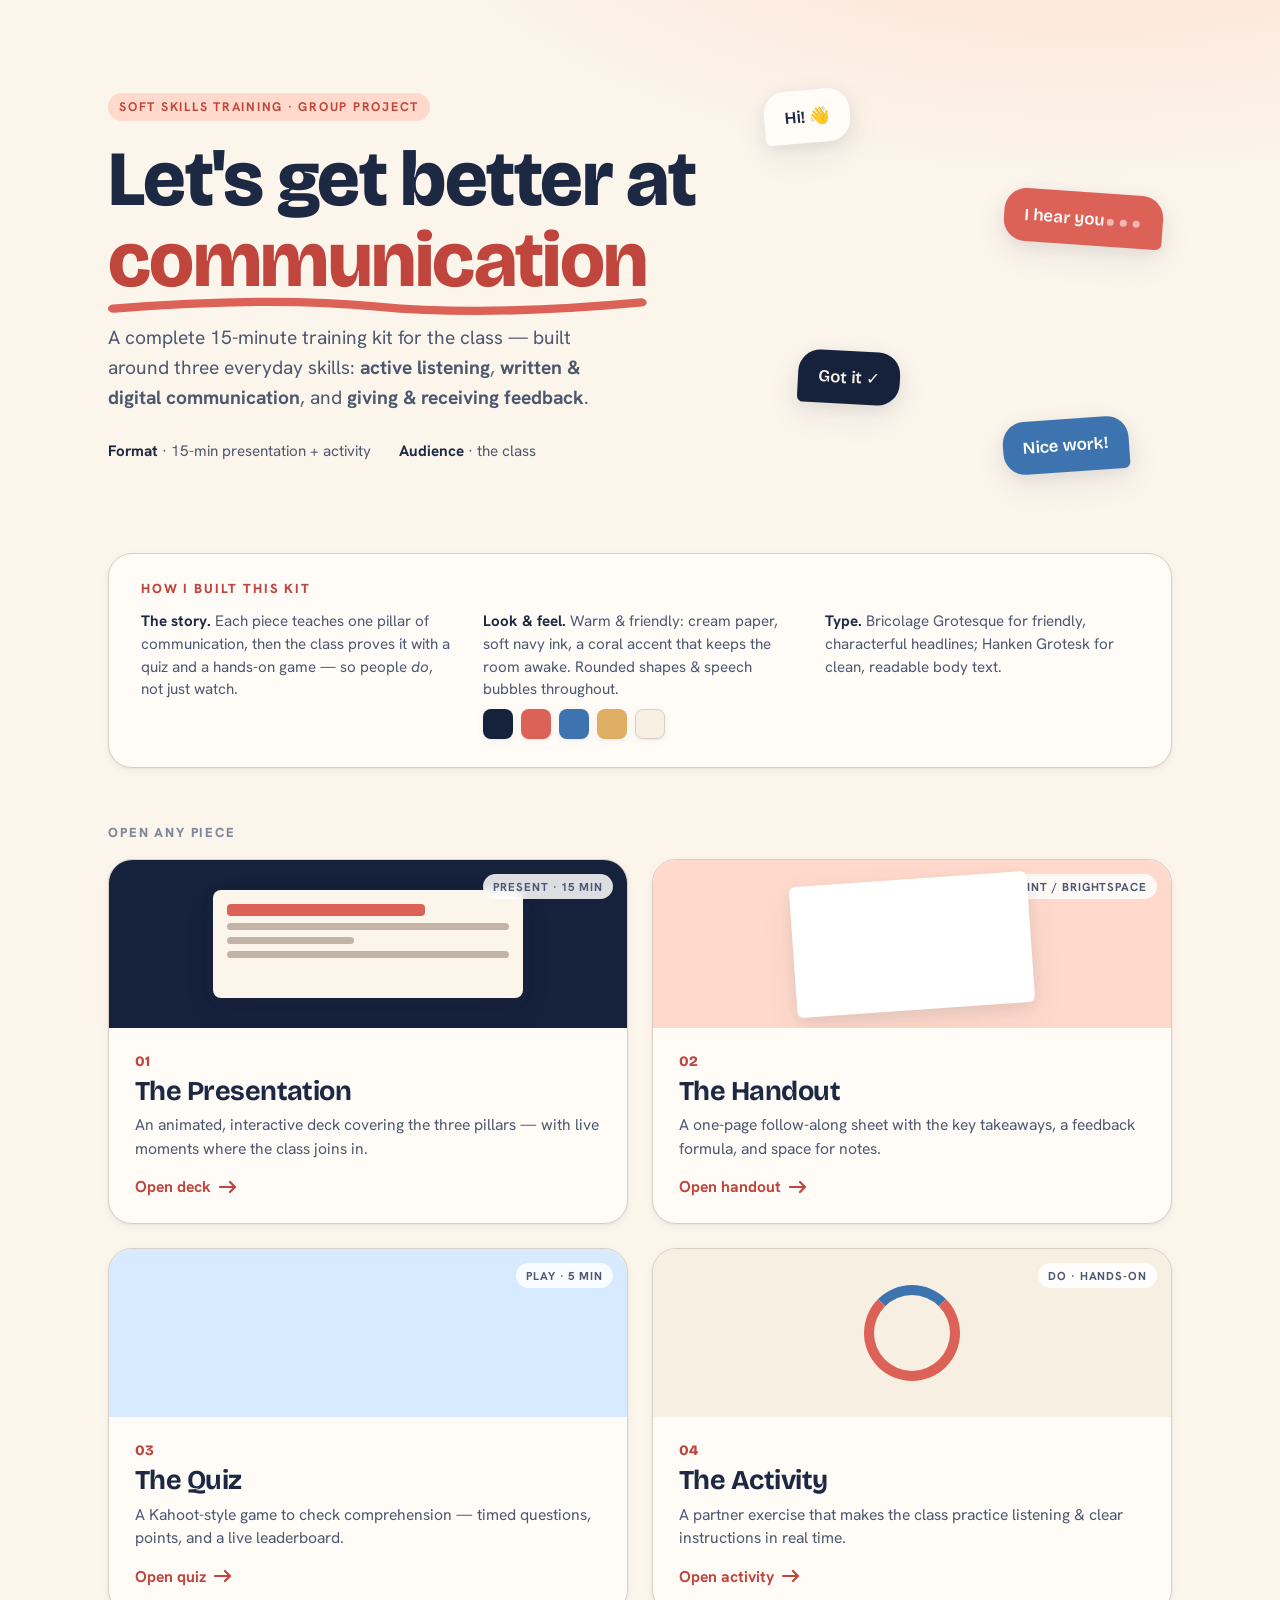
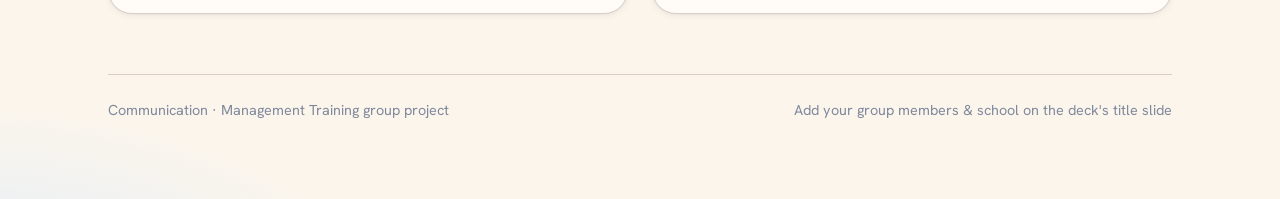
==== index.html @ d7f5f7d5 "feat: communication training kit (hub + deck + handout + quiz + activity)" ====
<!DOCTYPE html>
<html lang="en">
<head>
<meta charset="UTF-8" />
<meta name="viewport" content="width=device-width, initial-scale=1.0" />
<title>Communication Training Kit</title>
<link rel="stylesheet" href="kit.css" />
<style>
  body { background:
      radial-gradient(1200px 600px at 85% -10%, var(--coral-soft), transparent 60%),
      radial-gradient(900px 500px at -5% 110%, var(--blue-soft), transparent 55%),
      var(--paper);
    min-height: 100vh;
  }
  .wrap { max-width: 1160px; margin: 0 auto; padding: clamp(28px, 5vw, 72px) clamp(20px, 4vw, 48px) 80px; }

  /* hero */
  .hero { display: grid; grid-template-columns: 1.25fr 0.9fr; gap: 48px; align-items: center; margin-bottom: 64px; }
  .hero h1 { font-size: clamp(40px, 6.2vw, 78px); font-weight: 800; color: var(--ink); margin: 18px 0 22px; }
  .hero h1 .u { position: relative; color: var(--coral-deep); white-space: nowrap; }
  .hero h1 .u svg { position: absolute; left: 0; bottom: -0.12em; width: 100%; height: 0.32em; overflow: visible; }
  .hero p { font-size: clamp(17px, 1.5vw, 20px); line-height: 1.55; color: var(--ink-soft); max-width: 46ch; margin: 0; }
  .hero .meta { margin-top: 28px; display: flex; flex-wrap: wrap; gap: 10px 28px; font-size: 0.95rem; color: var(--ink-soft); }
  .hero .meta b { color: var(--ink); font-weight: 700; }

  /* hero panel — speech bubble cluster */
  .bubbles { position: relative; aspect-ratio: 1 / 1; }
  .bubble { position: absolute; border-radius: 22px 22px 22px 6px; padding: 16px 20px; font-family: var(--font-display);
    font-weight: 600; box-shadow: var(--shadow-md); font-size: 1.05rem; }
  .bubble.b1 { top: 6%; left: 4%; background: var(--surface); color: var(--ink); transform: rotate(-5deg); }
  .bubble.b2 { top: 30%; right: 2%; background: var(--coral); color: #fff; border-radius: 22px 22px 6px 22px; transform: rotate(4deg); }
  .bubble.b3 { bottom: 20%; left: 12%; background: var(--navy); color: var(--on-navy); transform: rotate(3deg); }
  .bubble.b4 { bottom: 4%; right: 10%; background: var(--blue); color: #fff; border-radius: 22px 22px 6px 22px; transform: rotate(-4deg); }
  .bubble .dot { display:inline-block; width:7px;height:7px;border-radius:50%;background:currentColor;margin:0 3px;opacity:.55;animation: blink 1.4s infinite; }
  .bubble .dot:nth-child(2){animation-delay:.2s} .bubble .dot:nth-child(3){animation-delay:.4s}
  @keyframes blink { 0%,60%,100%{opacity:.3} 30%{opacity:1} }

  /* design note */
  .note { background: var(--surface); border: 1px solid var(--line); border-radius: var(--r-lg); padding: 28px 32px; margin-bottom: 56px; box-shadow: var(--shadow-sm); }
  .note h3 { font-size: 0.82rem; letter-spacing: 0.14em; text-transform: uppercase; color: var(--coral-deep); font-family: var(--font-text); font-weight: 800; margin-bottom: 14px; }
  .note-grid { display: grid; grid-template-columns: repeat(3, 1fr); gap: 28px; }
  .note-grid .col p { margin: 0 0 6px; font-size: 0.95rem; line-height: 1.5; color: var(--ink-soft); }
  .note-grid .col b { color: var(--ink); }
  .swatches { display: flex; gap: 8px; margin-top: 8px; }
  .sw { width: 30px; height: 30px; border-radius: 8px; box-shadow: var(--shadow-sm); }

  /* deliverable cards */
  .sec-label { font-family: var(--font-text); font-weight: 800; font-size: 0.82rem; letter-spacing: 0.14em; text-transform: uppercase; color: var(--ink-faint); margin: 0 0 18px; }
  .cards { display: grid; grid-template-columns: repeat(2, 1fr); gap: 24px; }
  .card { position: relative; display: flex; flex-direction: column; background: var(--surface); border: 1px solid var(--line); border-radius: var(--r-lg); overflow: hidden; text-decoration: none; color: inherit; box-shadow: var(--shadow-sm); transition: transform .2s ease, box-shadow .25s ease; }
  .card:hover { transform: translateY(-4px); box-shadow: var(--shadow-md); }
  .card .thumb { height: 168px; display: flex; align-items: center; justify-content: center; position: relative; overflow: hidden; }
  .card .body { padding: 22px 26px 26px; }
  .card .num { font-family: var(--font-display); font-weight: 800; font-size: 0.9rem; color: var(--coral-deep); }
  .card h2 { font-size: 1.7rem; margin: 6px 0 8px; color: var(--ink); }
  .card p { margin: 0 0 16px; color: var(--ink-soft); font-size: 0.98rem; line-height: 1.5; }
  .card .open { display: inline-flex; align-items: center; gap: 8px; font-weight: 700; color: var(--coral-deep); font-size: 0.98rem; }
  .card .open svg { transition: transform .2s ease; }
  .card:hover .open svg { transform: translateX(4px); }
  .tag { position: absolute; top: 14px; right: 14px; font-size: 0.72rem; font-weight: 700; letter-spacing: 0.08em; text-transform: uppercase; background: rgba(255,255,255,.85); color: var(--ink-soft); padding: 5px 10px; border-radius: 999px; backdrop-filter: blur(4px); }

  /* mini illustrative thumbs */
  .t-deck { background: var(--navy); }
  .t-deck .slide { width: 60%; height: 64%; background: var(--paper); border-radius: 8px; box-shadow: var(--shadow-md); padding: 14px; display:flex; flex-direction:column; gap:7px; }
  .t-deck .bar { height: 7px; border-radius: 4px; background: var(--line-strong); }
  .t-deck .bar.lg { width: 70%; height: 12px; background: var(--coral); }
  .t-deck .bar.sm { width: 45%; }
  .t-hand { background: var(--coral-soft); }
  .t-hand .pg { width: 46%; height: 78%; background: #fff; border-radius: 6px; box-shadow: var(--shadow-md); transform: rotate(-4deg); }
  .t-quiz { background: var(--blue-soft); display:grid; grid-template-columns: 1fr 1fr; gap:10px; padding: 26px; }
  .t-quiz .q { border-radius: 10px; height: 46px; box-shadow: var(--shadow-sm); }
  .t-quiz .q:nth-child(1){background:var(--coral)} .t-quiz .q:nth-child(2){background:var(--blue)}
  .t-quiz .q:nth-child(3){background:var(--gold)} .t-quiz .q:nth-child(4){background:var(--navy)}
  .t-act { background: var(--paper-2); }
  .t-act .ring { width: 96px; height: 96px; border-radius: 50%; border: 10px solid var(--coral); border-top-color: var(--blue); }

  .foot { margin-top: 60px; padding-top: 26px; border-top: 1px solid var(--line); display:flex; flex-wrap:wrap; justify-content:space-between; gap:14px; color: var(--ink-faint); font-size: 0.9rem; }

  @media (max-width: 880px) {
    .hero { grid-template-columns: 1fr; }
    .bubbles { max-width: 380px; }
    .note-grid { grid-template-columns: 1fr; gap: 18px; }
    .cards { grid-template-columns: 1fr; }
  }
</style>
</head>
<body>
  <div class="wrap">

    <!-- HERO -->
    <header class="hero">
      <div>
        <span class="kit-chip">Soft Skills Training · Group Project</span>
        <h1>Let's get better at <span class="u">communication<svg viewBox="0 0 200 12" preserveAspectRatio="none"><path d="M2 8 Q 60 2 100 7 T 198 5" fill="none" stroke="var(--coral)" stroke-width="4" stroke-linecap="round"/></svg></span></h1>
        <p>A complete 15-minute training kit for the class — built around three everyday skills: <b>active listening</b>, <b>written &amp; digital communication</b>, and <b>giving &amp; receiving feedback</b>.</p>
        <div class="meta">
          <span><b>Format</b> · 15-min presentation + activity</span>
          <span><b>Audience</b> · the class</span>
        </div>
      </div>
      <div class="bubbles" aria-hidden="true">
        <div class="bubble b1">Hi! 👋</div>
        <div class="bubble b2">I hear you<span class="dot"></span><span class="dot"></span><span class="dot"></span></div>
        <div class="bubble b3">Got it ✓</div>
        <div class="bubble b4">Nice work!</div>
      </div>
    </header>

    <!-- DESIGN NOTE -->
    <section class="note">
      <h3>How I built this kit</h3>
      <div class="note-grid">
        <div class="col">
          <p><b>The story.</b> Each piece teaches one pillar of communication, then the class proves it with a quiz and a hands-on game — so people <i>do</i>, not just watch.</p>
        </div>
        <div class="col">
          <p><b>Look &amp; feel.</b> Warm &amp; friendly: cream paper, soft navy ink, a coral accent that keeps the room awake. Rounded shapes &amp; speech bubbles throughout.</p>
          <div class="swatches">
            <span class="sw" style="background:var(--navy)"></span>
            <span class="sw" style="background:var(--coral)"></span>
            <span class="sw" style="background:var(--blue)"></span>
            <span class="sw" style="background:var(--gold)"></span>
            <span class="sw" style="background:var(--paper-2);border:1px solid var(--line)"></span>
          </div>
        </div>
        <div class="col">
          <p><b>Type.</b> Bricolage Grotesque for friendly, characterful headlines; Hanken Grotesk for clean, readable body text.</p>
        </div>
      </div>
    </section>

    <!-- DELIVERABLES -->
    <p class="sec-label">Open any piece</p>
    <div class="cards">

      <a class="card" href="presentation/Communication Deck.html">
        <div class="thumb t-deck">
          <span class="tag">Present · 15 min</span>
          <div class="slide"><div class="bar lg"></div><div class="bar"></div><div class="bar sm"></div><div class="bar"></div></div>
        </div>
        <div class="body">
          <span class="num">01</span>
          <h2>The Presentation</h2>
          <p>An animated, interactive deck covering the three pillars — with live moments where the class joins in.</p>
          <span class="open">Open deck <svg width="18" height="14" viewBox="0 0 18 14" fill="none"><path d="M1 7h15M11 2l5 5-5 5" stroke="currentColor" stroke-width="2.2" stroke-linecap="round" stroke-linejoin="round"/></svg></span>
        </div>
      </a>

      <a class="card" href="handout/Student Handout.html">
        <div class="thumb t-hand">
          <span class="tag">Print / Brightspace</span>
          <div class="pg"></div>
        </div>
        <div class="body">
          <span class="num">02</span>
          <h2>The Handout</h2>
          <p>A one-page follow-along sheet with the key takeaways, a feedback formula, and space for notes.</p>
          <span class="open">Open handout <svg width="18" height="14" viewBox="0 0 18 14" fill="none"><path d="M1 7h15M11 2l5 5-5 5" stroke="currentColor" stroke-width="2.2" stroke-linecap="round" stroke-linejoin="round"/></svg></span>
        </div>
      </a>

      <a class="card" href="quiz/Quiz.html">
        <div class="thumb t-quiz">
          <span class="tag">Play · 5 min</span>
          <div class="q"></div><div class="q"></div><div class="q"></div><div class="q"></div>
        </div>
        <div class="body">
          <span class="num">03</span>
          <h2>The Quiz</h2>
          <p>A Kahoot-style game to check comprehension — timed questions, points, and a live leaderboard.</p>
          <span class="open">Open quiz <svg width="18" height="14" viewBox="0 0 18 14" fill="none"><path d="M1 7h15M11 2l5 5-5 5" stroke="currentColor" stroke-width="2.2" stroke-linecap="round" stroke-linejoin="round"/></svg></span>
        </div>
      </a>

      <a class="card" href="activity/Activity.html">
        <div class="thumb t-act">
          <span class="tag">Do · hands-on</span>
          <div class="ring"></div>
        </div>
        <div class="body">
          <span class="num">04</span>
          <h2>The Activity</h2>
          <p>A partner exercise that makes the class practice listening &amp; clear instructions in real time.</p>
          <span class="open">Open activity <svg width="18" height="14" viewBox="0 0 18 14" fill="none"><path d="M1 7h15M11 2l5 5-5 5" stroke="currentColor" stroke-width="2.2" stroke-linecap="round" stroke-linejoin="round"/></svg></span>
        </div>
      </a>

    </div>

    <footer class="foot">
      <span>Communication · Management Training group project</span>
      <span>Add your group members &amp; school on the deck's title slide</span>
    </footer>
  </div>
</body>
</html>
---- kit.css ----
/* ============================================================
   COMMUNICATION TRAINING KIT — shared design system
   Vibe: warm & friendly, soft, approachable
   Palette: deep navy ink · warm coral accent · cream paper
   Type:  Bricolage Grotesque (display) · Hanken Grotesk (text)
   ============================================================ */

@import url('https://fonts.googleapis.com/css2?family=Bricolage+Grotesque:opsz,wght@12..96,400;12..96,500;12..96,600;12..96,700;12..96,800&family=Hanken+Grotesk:ital,wght@0,400;0,500;0,600;0,700;0,800;1,400;1,500&display=swap');

:root {
  /* surfaces */
  --paper:      oklch(0.972 0.013 74);   /* warm cream page */
  --paper-2:    oklch(0.955 0.018 72);   /* deeper cream */
  --surface:    oklch(0.993 0.006 80);   /* warm near-white card */
  --navy:       oklch(0.255 0.052 264);  /* deep navy section bg */
  --navy-2:     oklch(0.205 0.05 264);   /* darker navy */

  /* ink */
  --ink:        oklch(0.285 0.05 264);   /* primary text — soft navy */
  --ink-soft:   oklch(0.46 0.04 264);    /* secondary text */
  --ink-faint:  oklch(0.63 0.03 264);    /* tertiary / captions */
  --on-navy:    oklch(0.96 0.013 74);    /* text on navy */
  --on-navy-soft: oklch(0.78 0.02 264);

  /* accents — shared chroma/lightness, varied hue */
  --coral:      oklch(0.645 0.155 27);   /* primary warm coral */
  --coral-deep: oklch(0.56 0.16 27);
  --coral-soft: oklch(0.92 0.05 40);     /* coral tint wash */
  --blue:       oklch(0.55 0.11 252);    /* secondary cool accent */
  --blue-soft:  oklch(0.93 0.035 250);
  --gold:       oklch(0.78 0.11 78);     /* highlight */

  /* lines & shadows */
  --line:       oklch(0.86 0.018 70);
  --line-strong:oklch(0.78 0.025 70);
  --shadow-sm:  0 1px 2px oklch(0.3 0.04 264 / 0.06), 0 2px 8px oklch(0.3 0.04 264 / 0.05);
  --shadow-md:  0 4px 14px oklch(0.3 0.04 264 / 0.08), 0 12px 34px oklch(0.3 0.04 264 / 0.07);
  --shadow-lg:  0 10px 40px oklch(0.3 0.04 264 / 0.14);

  /* type */
  --font-display: 'Bricolage Grotesque', system-ui, sans-serif;
  --font-text: 'Hanken Grotesk', system-ui, sans-serif;

  --r-sm: 10px;
  --r-md: 16px;
  --r-lg: 24px;
  --r-xl: 34px;
}

* { box-sizing: border-box; }

body {
  margin: 0;
  font-family: var(--font-text);
  color: var(--ink);
  background: var(--paper);
  -webkit-font-smoothing: antialiased;
  text-rendering: optimizeLegibility;
}

h1, h2, h3, h4 {
  font-family: var(--font-display);
  font-weight: 700;
  line-height: 1.04;
  letter-spacing: -0.02em;
  margin: 0;
  text-wrap: balance;
}

/* ---- shared atoms ---- */
.kit-chip {
  display: inline-flex;
  align-items: center;
  gap: 0.5em;
  font-family: var(--font-text);
  font-weight: 700;
  font-size: 0.78rem;
  letter-spacing: 0.14em;
  text-transform: uppercase;
  color: var(--coral-deep);
  background: var(--coral-soft);
  padding: 0.5em 0.9em;
  border-radius: 999px;
}

.kit-btn {
  display: inline-flex;
  align-items: center;
  gap: 0.55em;
  font-family: var(--font-text);
  font-weight: 700;
  font-size: 1rem;
  border: none;
  border-radius: 999px;
  padding: 0.85em 1.5em;
  cursor: pointer;
  text-decoration: none;
  transition: transform 0.15s ease, box-shadow 0.2s ease, background 0.2s ease;
}
.kit-btn--primary { background: var(--coral); color: white; box-shadow: var(--shadow-sm); }
.kit-btn--primary:hover { transform: translateY(-2px); box-shadow: var(--shadow-md); }
.kit-btn--ghost { background: transparent; color: var(--ink); box-shadow: inset 0 0 0 1.5px var(--line-strong); }
.kit-btn--ghost:hover { background: var(--surface); transform: translateY(-2px); }

/* image / media placeholder */
.kit-ph {
  display: flex;
  align-items: center;
  justify-content: center;
  background-color: var(--paper-2);
  background-image: repeating-linear-gradient(
    -45deg,
    transparent, transparent 9px,
    oklch(0.86 0.02 70 / 0.55) 9px, oklch(0.86 0.02 70 / 0.55) 10px
  );
  border-radius: var(--r-md);
  color: var(--ink-faint);
  font-family: ui-monospace, 'SF Mono', Menlo, monospace;
  font-size: 0.8rem;
  letter-spacing: 0.02em;
  text-align: center;
  padding: 1rem;
}
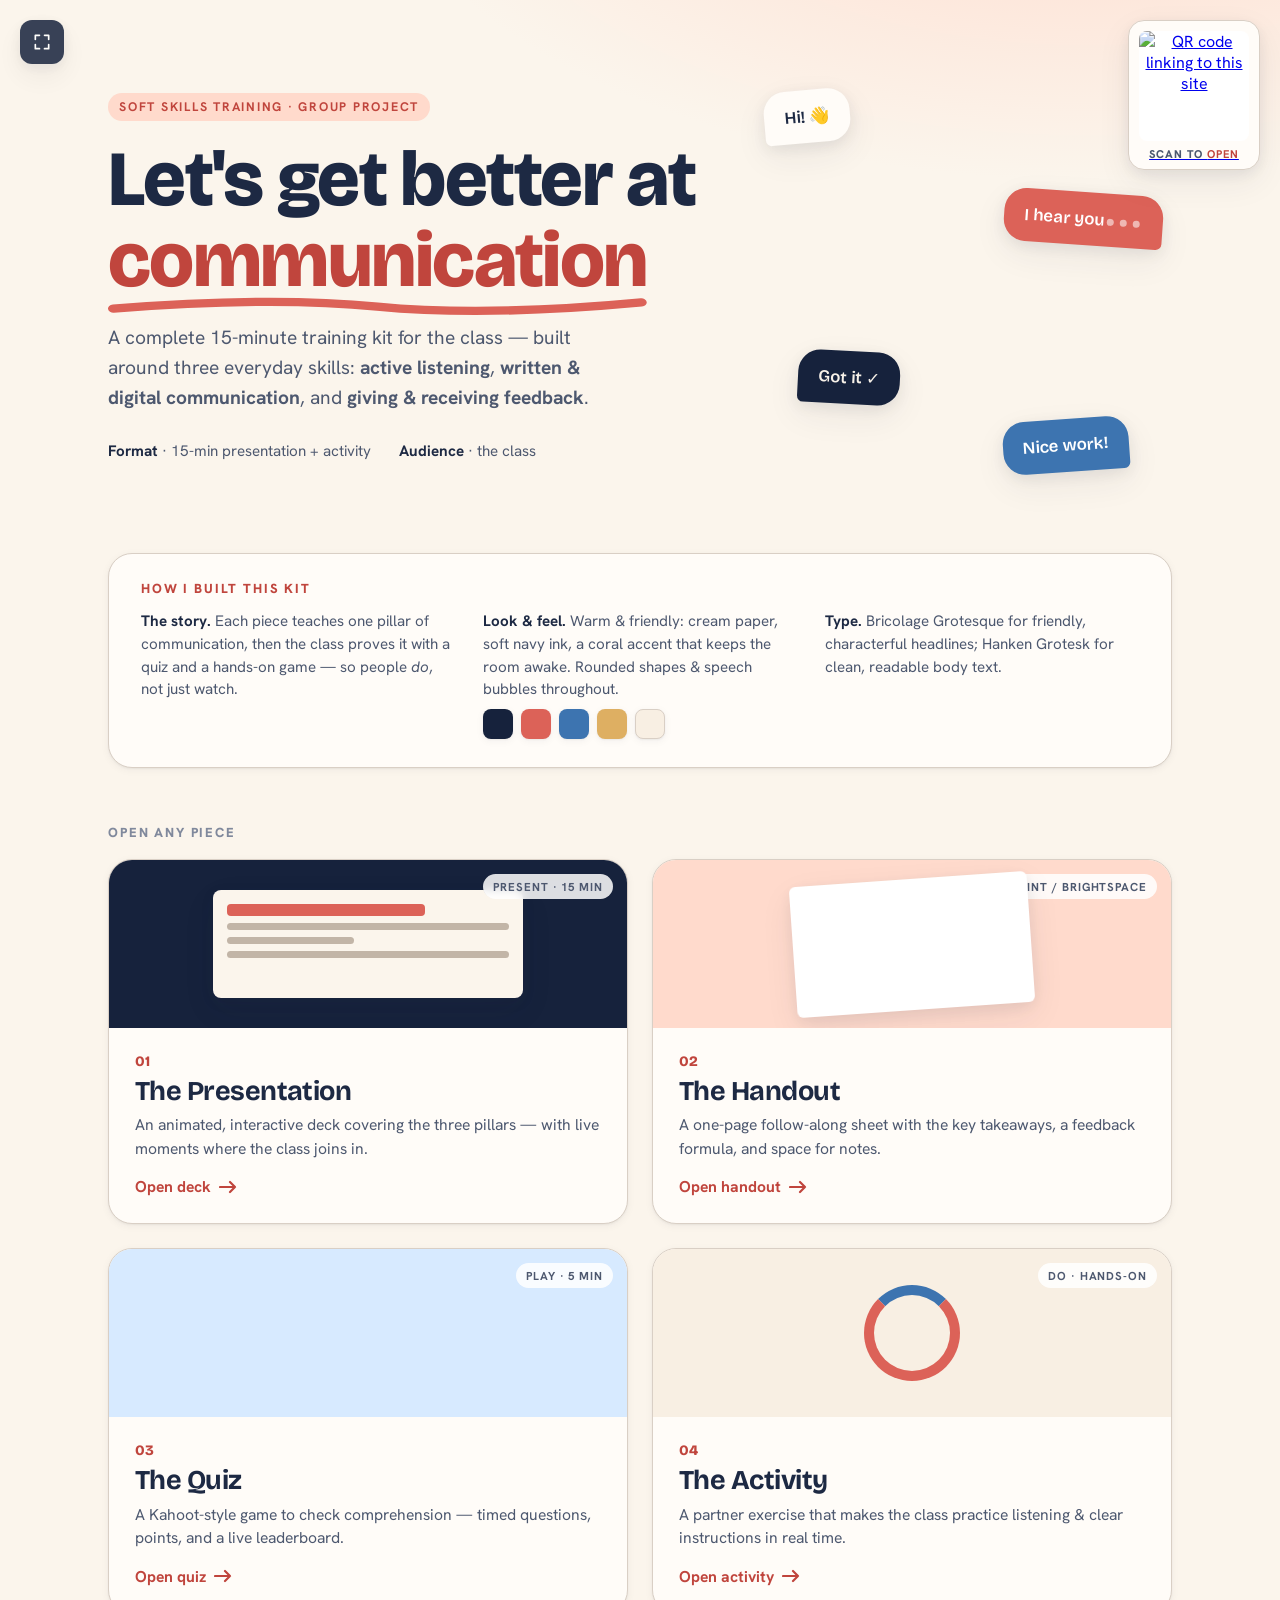
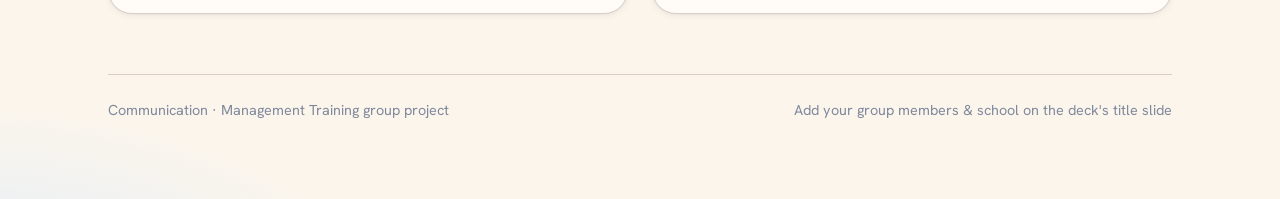
==== commit dca5a55d: "feat: QR codes, slide transitions, and fullscreen mode - Hub: top-right QR linking to the live site," ====
--- a/index.html
+++ b/index.html
@@ -82,9 +82,126 @@
     .note-grid { grid-template-columns: 1fr; gap: 18px; }
     .cards { grid-template-columns: 1fr; }
   }
+
+  /* QR code corner — fixed top-right so audience can scan from anywhere */
+  .qr-corner {
+    position: fixed;
+    top: 20px;
+    right: 20px;
+    z-index: 50;
+    background: var(--surface, #fff);
+    border: 1px solid var(--line);
+    border-radius: var(--r-md);
+    box-shadow: var(--shadow-md);
+    padding: 10px 10px 8px;
+    text-align: center;
+    transition: transform .2s ease, box-shadow .25s ease;
+  }
+  .qr-corner:hover { transform: translateY(-2px); box-shadow: var(--shadow-lg); }
+  .qr-corner img, .qr-corner canvas {
+    display: block;
+    width: 110px;
+    height: 110px;
+    border-radius: 8px;
+    background: #fff;
+  }
+  .qr-corner .qr-caption {
+    margin-top: 6px;
+    font-family: var(--font-text);
+    font-size: 0.7rem;
+    font-weight: 800;
+    letter-spacing: 0.08em;
+    text-transform: uppercase;
+    color: var(--ink-soft);
+  }
+  .qr-corner .qr-caption b { color: var(--coral-deep); }
+  @media (max-width: 640px) {
+    .qr-corner { top: 12px; right: 12px; padding: 7px 7px 5px; }
+    .qr-corner img, .qr-corner canvas { width: 78px; height: 78px; }
+    .qr-corner .qr-caption { font-size: 0.6rem; }
+  }
+
+  /* Fullscreen toggle button */
+  .fs-btn {
+    position: fixed;
+    top: 20px;
+    left: 20px;
+    z-index: 60;
+    width: 44px;
+    height: 44px;
+    display: inline-flex;
+    align-items: center;
+    justify-content: center;
+    background: var(--navy);
+    color: #fff;
+    border: none;
+    border-radius: 12px;
+    cursor: pointer;
+    box-shadow: var(--shadow-md);
+    transition: transform .15s ease, box-shadow .2s ease, opacity .25s ease;
+    opacity: 0.85;
+  }
+  .fs-btn:hover { opacity: 1; transform: translateY(-1px) scale(1.04); box-shadow: var(--shadow-lg); }
+  .fs-btn svg { width: 20px; height: 20px; }
+  :fullscreen .fs-btn { opacity: 0.35; }
+  :fullscreen .fs-btn:hover { opacity: 1; }
+  @media print { .fs-btn { display: none !important; } }
+  @media (max-width: 640px) { .fs-btn { top: 12px; left: 12px; width: 38px; height: 38px; } }
 </style>
 </head>
 <body>
+  <!-- Fullscreen toggle -->
+  <button class="fs-btn" id="fsBtn" type="button" aria-label="Toggle fullscreen" title="Fullscreen (F)">
+    <svg viewBox="0 0 24 24" fill="none" stroke="currentColor" stroke-width="2" stroke-linecap="round" stroke-linejoin="round" aria-hidden="true">
+      <path id="fsIcon" d="M4 9V4h5M20 9V4h-5M4 15v5h5M20 15v5h-5" />
+    </svg>
+  </button>
+
+  <!-- QR — scan to open this site -->
+  <a class="qr-corner" id="qrCorner" href="#" aria-label="Scan to open this site on your phone">
+    <img id="qrImg" alt="QR code linking to this site" src="https://api.qrserver.com/v1/create-qr-code/?size=220x220&margin=2&qzone=1&color=2A3350&bgcolor=ffffff&data=https%3A%2F%2Fexample.com" />
+    <div class="qr-caption">Scan to <b>open</b></div>
+  </a>
+  <script>
+    (function () {
+      var url = window.location.href;
+      var img = document.getElementById('qrImg');
+      var link = document.getElementById('qrCorner');
+      var qrSrc = 'https://api.qrserver.com/v1/create-qr-code/?size=220x220&margin=2&qzone=1&color=2A3350&bgcolor=ffffff&data=' + encodeURIComponent(url);
+      if (img) img.src = qrSrc;
+      if (link) link.href = url;
+
+      var btn = document.getElementById('fsBtn');
+      var icon = document.getElementById('fsIcon');
+      var ENTER_PATH = 'M4 9V4h5M20 9V4h-5M4 15v5h5M20 15v5h-5';
+      var EXIT_PATH  = 'M9 4v5H4M15 4v5h5M9 20v-5H4M15 20v-5h5';
+      function isFs() { return !!(document.fullscreenElement || document.webkitFullscreenElement); }
+      function toggle() {
+        if (!isFs()) {
+          var el = document.documentElement;
+          (el.requestFullscreen || el.webkitRequestFullscreen).call(el);
+        } else {
+          (document.exitFullscreen || document.webkitExitFullscreen).call(document);
+        }
+      }
+      function syncIcon() {
+        if (icon) icon.setAttribute('d', isFs() ? EXIT_PATH : ENTER_PATH);
+        if (btn) btn.title = (isFs() ? 'Exit fullscreen' : 'Fullscreen') + ' (F)';
+      }
+      if (btn) btn.addEventListener('click', toggle);
+      document.addEventListener('fullscreenchange', syncIcon);
+      document.addEventListener('webkitfullscreenchange', syncIcon);
+      document.addEventListener('keydown', function (e) {
+        if (e.key === 'f' || e.key === 'F') {
+          var t = e.target;
+          if (t && (t.tagName === 'INPUT' || t.tagName === 'TEXTAREA' || t.isContentEditable)) return;
+          e.preventDefault();
+          toggle();
+        }
+      });
+    })();
+  </script>
+
   <div class="wrap">
 
     <!-- HERO -->
